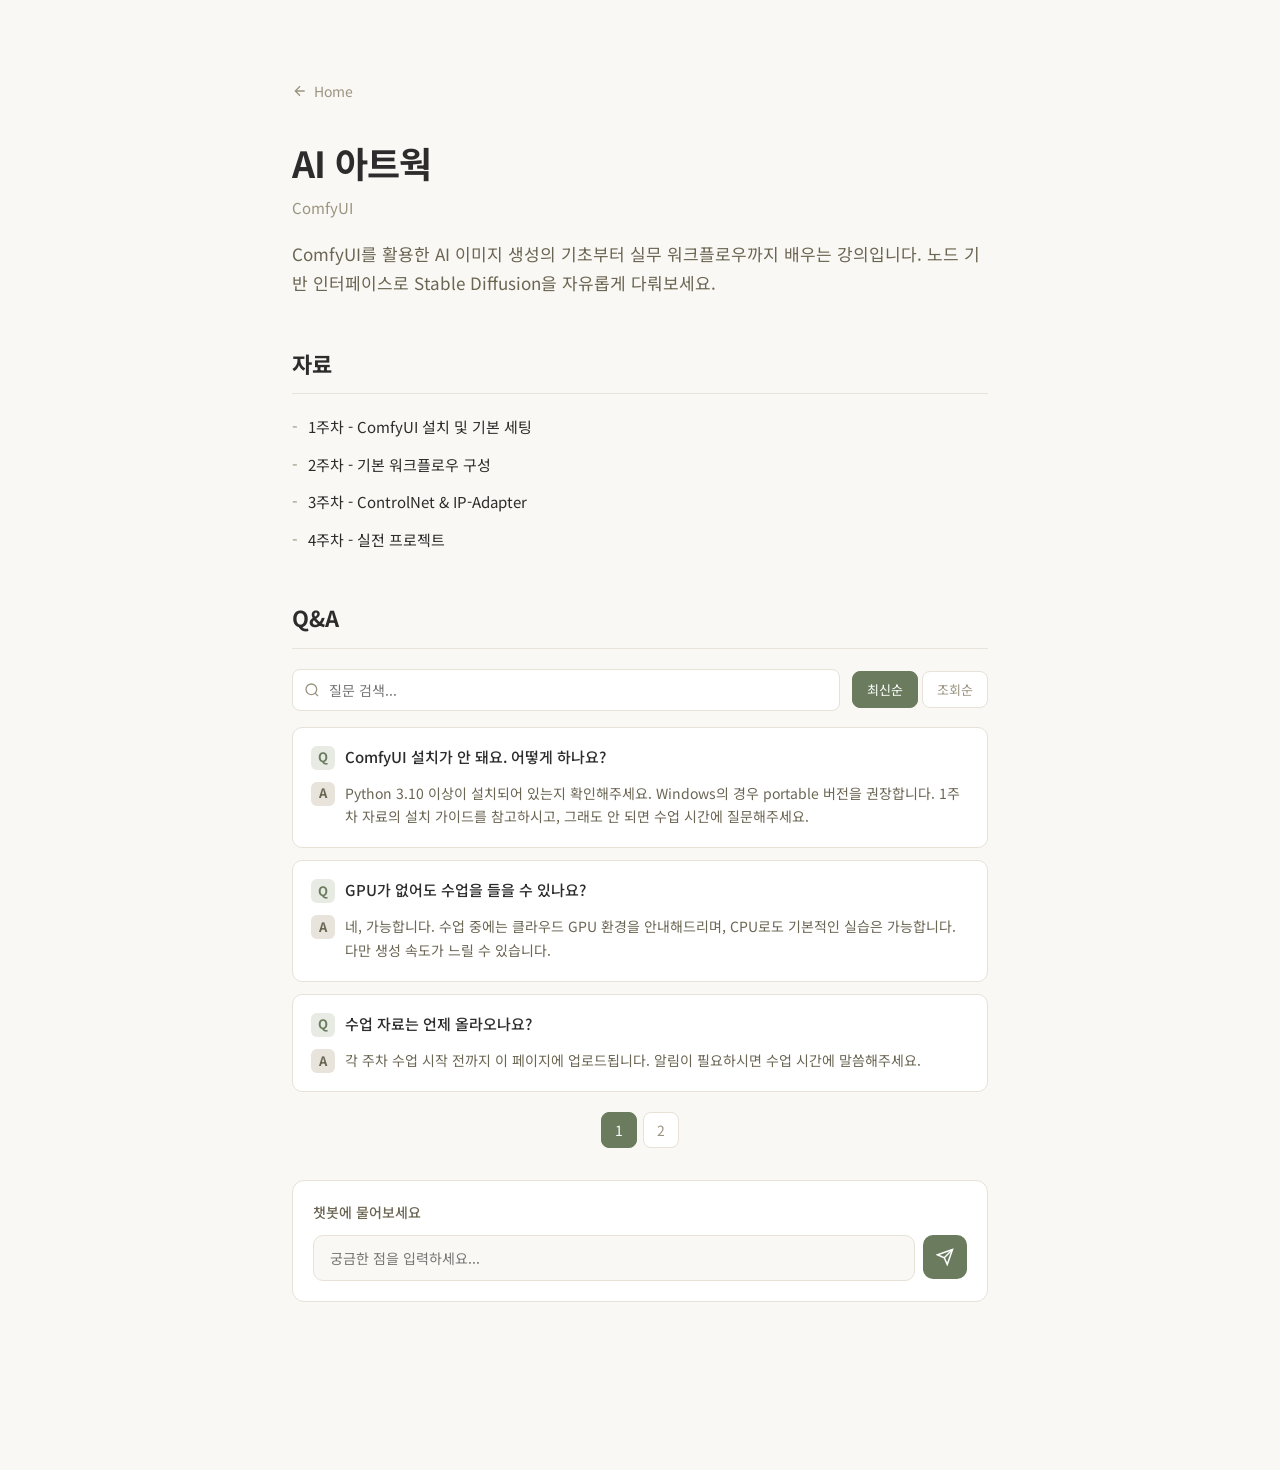
==== ai-artwork/index.html @ cb7e4469 "Revamp lecture detail page per CEO feedback - Move ai-artwork.html to ai-artwork/index.html for clea" ====
<!DOCTYPE html>
<html lang="ko">
<head>
    <meta charset="UTF-8">
    <meta name="viewport" content="width=device-width, initial-scale=1.0">
    <title>AI 아트웍 - 양희우 강사</title>
    <link rel="preconnect" href="https://fonts.googleapis.com">
    <link rel="preconnect" href="https://fonts.gstatic.com" crossorigin>
    <link href="https://fonts.googleapis.com/css2?family=Noto+Sans+KR:wght@400;500;700&display=swap" rel="stylesheet">
    <link rel="stylesheet" href="../style.css">
</head>
<body>

<div class="container">
    <!-- Back Link -->
    <a href="../" class="back-link">
        <svg width="16" height="16" viewBox="0 0 24 24" fill="none" stroke="currentColor" stroke-width="2"><path d="M19 12H5M12 19l-7-7 7-7"/></svg>
        Home
    </a>

    <!-- Header -->
    <header class="lecture-header">
        <h1>AI 아트웍</h1>
        <p class="lecture-sub">ComfyUI</p>
        <p class="lecture-desc">ComfyUI를 활용한 AI 이미지 생성의 기초부터 실무 워크플로우까지 배우는 강의입니다. 노드 기반 인터페이스로 Stable Diffusion을 자유롭게 다뤄보세요.</p>
    </header>

    <!-- Materials Section -->
    <section class="section">
        <h2 class="section-title">자료</h2>
        <ul class="material-text-list">
            <li><a href="#">1주차 - ComfyUI 설치 및 기본 세팅</a></li>
            <li><a href="#">2주차 - 기본 워크플로우 구성</a></li>
            <li><a href="#">3주차 - ControlNet & IP-Adapter</a></li>
            <li><a href="#">4주차 - 실전 프로젝트</a></li>
        </ul>
    </section>

    <!-- QnA Section -->
    <section class="section">
        <h2 class="section-title">Q&A</h2>

        <!-- Search & Sort -->
        <div class="qna-toolbar">
            <div class="qna-search">
                <svg class="qna-search-icon" width="16" height="16" viewBox="0 0 24 24" fill="none" stroke="currentColor" stroke-width="2"><circle cx="11" cy="11" r="8"/><path d="M21 21l-4.35-4.35"/></svg>
                <input type="text" class="qna-search-input" placeholder="질문 검색..." id="qnaSearch">
            </div>
            <div class="qna-sort">
                <button class="qna-sort-btn active" data-sort="latest">최신순</button>
                <button class="qna-sort-btn" data-sort="views">조회순</button>
            </div>
        </div>

        <!-- QnA List -->
        <div class="qna-list" id="qnaList">
            <div class="qna-item-open" data-views="42" data-date="2026-03-15">
                <div class="qna-q">
                    <span class="qna-badge">Q</span>
                    <span class="qna-question-text">ComfyUI 설치가 안 돼요. 어떻게 하나요?</span>
                </div>
                <div class="qna-a">
                    <span class="qna-badge qna-badge-a">A</span>
                    <span>Python 3.10 이상이 설치되어 있는지 확인해주세요. Windows의 경우 portable 버전을 권장합니다. 1주차 자료의 설치 가이드를 참고하시고, 그래도 안 되면 수업 시간에 질문해주세요.</span>
                </div>
            </div>

            <div class="qna-item-open" data-views="38" data-date="2026-03-14">
                <div class="qna-q">
                    <span class="qna-badge">Q</span>
                    <span class="qna-question-text">GPU가 없어도 수업을 들을 수 있나요?</span>
                </div>
                <div class="qna-a">
                    <span class="qna-badge qna-badge-a">A</span>
                    <span>네, 가능합니다. 수업 중에는 클라우드 GPU 환경을 안내해드리며, CPU로도 기본적인 실습은 가능합니다. 다만 생성 속도가 느릴 수 있습니다.</span>
                </div>
            </div>

            <div class="qna-item-open" data-views="25" data-date="2026-03-13">
                <div class="qna-q">
                    <span class="qna-badge">Q</span>
                    <span class="qna-question-text">수업 자료는 언제 올라오나요?</span>
                </div>
                <div class="qna-a">
                    <span class="qna-badge qna-badge-a">A</span>
                    <span>각 주차 수업 시작 전까지 이 페이지에 업로드됩니다. 알림이 필요하시면 수업 시간에 말씀해주세요.</span>
                </div>
            </div>

            <div class="qna-item-open" data-views="19" data-date="2026-03-12">
                <div class="qna-q">
                    <span class="qna-badge">Q</span>
                    <span class="qna-question-text">커스텀 노드는 어떻게 설치하나요?</span>
                </div>
                <div class="qna-a">
                    <span class="qna-badge qna-badge-a">A</span>
                    <span>ComfyUI Manager를 먼저 설치하시면 편리합니다. custom_nodes 폴더에 git clone으로 직접 설치하거나, Manager UI에서 검색하여 설치할 수 있습니다.</span>
                </div>
            </div>

            <div class="qna-item-open" data-views="15" data-date="2026-03-10">
                <div class="qna-q">
                    <span class="qna-badge">Q</span>
                    <span class="qna-question-text">모델 파일은 어디에 넣어야 하나요?</span>
                </div>
                <div class="qna-a">
                    <span class="qna-badge qna-badge-a">A</span>
                    <span>models/checkpoints 폴더에 체크포인트(.safetensors)를 넣으시면 됩니다. LoRA는 models/loras, VAE는 models/vae 폴더에 각각 넣어주세요.</span>
                </div>
            </div>

            <div class="qna-item-open" data-views="12" data-date="2026-03-08">
                <div class="qna-q">
                    <span class="qna-badge">Q</span>
                    <span class="qna-question-text">VRAM이 부족하다는 에러가 나요.</span>
                </div>
                <div class="qna-a">
                    <span class="qna-badge qna-badge-a">A</span>
                    <span>ComfyUI 실행 시 --lowvram 옵션을 추가해보세요. 이미지 해상도를 512x512로 낮추거나, fp16 모델을 사용하면 VRAM 사용량을 줄일 수 있습니다.</span>
                </div>
            </div>
        </div>

        <!-- Pagination -->
        <div class="qna-pagination" id="qnaPagination"></div>

        <!-- Chatbot -->
        <div class="chatbot-section">
            <p class="chatbot-label">챗봇에 물어보세요</p>
            <div class="chatbot-input-wrap">
                <input type="text" class="chatbot-input" placeholder="궁금한 점을 입력하세요..." id="chatbotInput">
                <button class="chatbot-send" id="chatbotSend">
                    <svg width="18" height="18" viewBox="0 0 24 24" fill="none" stroke="currentColor" stroke-width="2"><path d="M22 2L11 13"/><path d="M22 2l-7 20-4-9-9-4 20-7z"/></svg>
                </button>
            </div>
        </div>
    </section>
</div>

<script>
(function() {
    var PER_PAGE = 3;
    var currentPage = 1;
    var currentSort = 'latest';
    var list = document.getElementById('qnaList');
    var pagination = document.getElementById('qnaPagination');
    var searchInput = document.getElementById('qnaSearch');

    function getItems() {
        return Array.from(list.querySelectorAll('.qna-item-open'));
    }

    function filterAndSort() {
        var query = searchInput.value.toLowerCase();
        var items = getItems();

        items.forEach(function(item) {
            var text = item.textContent.toLowerCase();
            item.dataset.hidden = text.indexOf(query) === -1 ? '1' : '0';
        });

        var visible = items.filter(function(item) { return item.dataset.hidden !== '1'; });

        if (currentSort === 'views') {
            visible.sort(function(a, b) { return parseInt(b.dataset.views) - parseInt(a.dataset.views); });
        } else {
            visible.sort(function(a, b) { return b.dataset.date.localeCompare(a.dataset.date); });
        }

        visible.forEach(function(item) { list.appendChild(item); });

        currentPage = 1;
        render(visible);
    }

    function render(visible) {
        if (!visible) {
            visible = getItems().filter(function(item) { return item.dataset.hidden !== '1'; });
        }
        var totalPages = Math.ceil(visible.length / PER_PAGE);
        var start = (currentPage - 1) * PER_PAGE;
        var end = start + PER_PAGE;

        visible.forEach(function(item, i) {
            item.style.display = (i >= start && i < end) ? '' : 'none';
        });

        getItems().filter(function(item) { return item.dataset.hidden === '1'; }).forEach(function(item) {
            item.style.display = 'none';
        });

        var html = '';
        for (var p = 1; p <= totalPages; p++) {
            html += '<button class="page-btn' + (p === currentPage ? ' active' : '') + '" data-page="' + p + '">' + p + '</button>';
        }
        pagination.innerHTML = html;
    }

    searchInput.addEventListener('input', filterAndSort);

    document.querySelectorAll('.qna-sort-btn').forEach(function(btn) {
        btn.addEventListener('click', function() {
            document.querySelectorAll('.qna-sort-btn').forEach(function(b) { b.classList.remove('active'); });
            btn.classList.add('active');
            currentSort = btn.dataset.sort;
            filterAndSort();
        });
    });

    pagination.addEventListener('click', function(e) {
        if (e.target.classList.contains('page-btn')) {
            currentPage = parseInt(e.target.dataset.page);
            render();
        }
    });

    filterAndSort();
})();
</script>

</body>
</html>
---- style.css ----
/* Reset */
*, *::before, *::after { box-sizing: border-box; margin: 0; padding: 0; }

:root {
    --bg: #faf8f4;
    --card-bg: #fff;
    --card-border: #e6e2d8;
    --card-shadow: 0 2px 8px rgba(100, 90, 60, 0.08), 0 1px 3px rgba(100, 90, 60, 0.06);
    --card-shadow-hover: 0 6px 20px rgba(100, 90, 60, 0.12), 0 2px 6px rgba(100, 90, 60, 0.08);
    --text-primary: #2c2c2c;
    --text-secondary: #6b6553;
    --text-muted: #9b9480;
    --accent: #6b7c5e;
    --accent-light: #e8ebe4;
    --divider: #e8e4db;
}

body {
    font-family: 'Noto Sans KR', -apple-system, BlinkMacSystemFont, 'Segoe UI', sans-serif;
    background: var(--bg);
    color: var(--text-primary);
    line-height: 1.6;
    -webkit-font-smoothing: antialiased;
}

.container {
    max-width: 760px;
    margin: 0 auto;
    padding: 80px 32px 120px;
}

/* Header */
.header {
    margin-bottom: 56px;
}

.header h1 {
    font-size: 40px;
    font-weight: 700;
    letter-spacing: -0.02em;
    color: var(--text-primary);
    margin-bottom: 8px;
}

.header-subtitle {
    font-size: 14px;
    font-weight: 400;
    color: var(--text-muted);
    margin-bottom: 28px;
}

.header-desc {
    font-size: 19px;
    font-weight: 500;
    color: var(--text-secondary);
    line-height: 1.6;
}

/* Card Grid */
.card-grid {
    display: grid;
    grid-template-columns: repeat(3, 1fr);
    gap: 16px;
}

.card {
    display: flex;
    flex-direction: column;
    align-items: center;
    justify-content: center;
    background: var(--card-bg);
    border: 1px solid var(--card-border);
    border-radius: 14px;
    padding: 20px;
    text-decoration: none;
    color: var(--text-primary);
    box-shadow: var(--card-shadow);
    transition: box-shadow 0.2s, transform 0.2s;
    aspect-ratio: 1 / 1;
    text-align: center;
}

.card:hover {
    box-shadow: var(--card-shadow-hover);
    transform: translateY(-2px);
}

.card-content h3 {
    font-size: 24px;
    font-weight: 600;
    letter-spacing: -0.01em;
    margin-bottom: 6px;
}

.card-sub {
    font-size: 14px;
    color: var(--text-muted);
    font-weight: 400;
}


/* Back Link */
.back-link {
    display: inline-flex;
    align-items: center;
    gap: 6px;
    font-size: 14px;
    color: var(--text-muted);
    text-decoration: none;
    margin-bottom: 32px;
    transition: color 0.2s;
}

.back-link:hover {
    color: var(--accent);
}

/* Lecture Header */
.lecture-header {
    margin-bottom: 48px;
}

.lecture-header h1 {
    font-size: 36px;
    font-weight: 700;
    letter-spacing: -0.02em;
    margin-bottom: 4px;
}

.lecture-sub {
    font-size: 15px;
    color: var(--text-muted);
    margin-bottom: 20px;
}

.lecture-desc {
    font-size: 17px;
    color: var(--text-secondary);
    line-height: 1.7;
}

/* Section */
.section {
    margin-bottom: 48px;
}

.section-title {
    font-size: 22px;
    font-weight: 700;
    margin-bottom: 20px;
    padding-bottom: 12px;
    border-bottom: 1px solid var(--divider);
}

/* Material Text List */
.material-text-list {
    list-style: none;
    display: flex;
    flex-direction: column;
    gap: 12px;
}

.material-text-list li a {
    font-size: 15px;
    color: var(--text-primary);
    text-decoration: none;
    border-bottom: 1px solid transparent;
    transition: color 0.2s, border-color 0.2s;
}

.material-text-list li a:hover {
    color: var(--accent);
    border-bottom-color: var(--accent);
}

.material-text-list li::before {
    content: "-";
    margin-right: 10px;
    color: var(--text-muted);
}

/* QnA Toolbar */
.qna-toolbar {
    display: flex;
    gap: 12px;
    margin-bottom: 16px;
    align-items: center;
}

.qna-search {
    flex: 1;
    position: relative;
}

.qna-search-icon {
    position: absolute;
    left: 12px;
    top: 50%;
    transform: translateY(-50%);
    color: var(--text-muted);
}

.qna-search-input {
    width: 100%;
    padding: 10px 12px 10px 36px;
    border: 1px solid var(--card-border);
    border-radius: 8px;
    font-size: 14px;
    font-family: inherit;
    background: var(--card-bg);
    color: var(--text-primary);
    outline: none;
    transition: border-color 0.2s;
}

.qna-search-input:focus {
    border-color: var(--accent);
}

.qna-sort {
    display: flex;
    gap: 4px;
}

.qna-sort-btn {
    padding: 8px 14px;
    border: 1px solid var(--card-border);
    border-radius: 8px;
    background: var(--card-bg);
    font-size: 13px;
    font-family: inherit;
    color: var(--text-muted);
    cursor: pointer;
    transition: all 0.2s;
}

.qna-sort-btn.active {
    background: var(--accent);
    color: #fff;
    border-color: var(--accent);
}

/* QnA List (open style) */
.qna-list {
    display: flex;
    flex-direction: column;
    gap: 12px;
}

.qna-item-open {
    background: var(--card-bg);
    border: 1px solid var(--card-border);
    border-radius: 10px;
    padding: 18px;
}

.qna-q {
    display: flex;
    align-items: flex-start;
    gap: 10px;
    margin-bottom: 12px;
}

.qna-badge {
    display: inline-flex;
    align-items: center;
    justify-content: center;
    width: 24px;
    height: 24px;
    background: var(--accent-light);
    color: var(--accent);
    border-radius: 6px;
    font-size: 13px;
    font-weight: 700;
    flex-shrink: 0;
}

.qna-badge-a {
    background: #e8e4db;
    color: var(--text-secondary);
}

.qna-question-text {
    font-size: 15px;
    font-weight: 500;
    line-height: 1.5;
}

.qna-a {
    display: flex;
    align-items: flex-start;
    gap: 10px;
    font-size: 14px;
    color: var(--text-secondary);
    line-height: 1.7;
}

/* Pagination */
.qna-pagination {
    display: flex;
    justify-content: center;
    gap: 6px;
    margin-top: 20px;
}

.page-btn {
    width: 36px;
    height: 36px;
    border: 1px solid var(--card-border);
    border-radius: 8px;
    background: var(--card-bg);
    font-size: 14px;
    font-family: inherit;
    color: var(--text-muted);
    cursor: pointer;
    transition: all 0.2s;
}

.page-btn.active {
    background: var(--accent);
    color: #fff;
    border-color: var(--accent);
}

.page-btn:hover:not(.active) {
    border-color: var(--accent);
    color: var(--accent);
}

/* Chatbot */
.chatbot-section {
    margin-top: 32px;
    padding: 20px;
    background: var(--card-bg);
    border: 1px solid var(--card-border);
    border-radius: 12px;
}

.chatbot-label {
    font-size: 14px;
    font-weight: 500;
    color: var(--text-secondary);
    margin-bottom: 12px;
}

.chatbot-input-wrap {
    display: flex;
    gap: 8px;
}

.chatbot-input {
    flex: 1;
    padding: 12px 16px;
    border: 1px solid var(--card-border);
    border-radius: 10px;
    font-size: 14px;
    font-family: inherit;
    background: var(--bg);
    color: var(--text-primary);
    outline: none;
    transition: border-color 0.2s;
}

.chatbot-input:focus {
    border-color: var(--accent);
}

.chatbot-send {
    width: 44px;
    height: 44px;
    display: flex;
    align-items: center;
    justify-content: center;
    border: none;
    border-radius: 10px;
    background: var(--accent);
    color: #fff;
    cursor: pointer;
    transition: opacity 0.2s;
}

.chatbot-send:hover {
    opacity: 0.85;
}

/* Responsive */
@media (max-width: 600px) {
    .container {
        padding: 48px 20px 80px;
    }
    .header h1 {
        font-size: 32px;
    }
    .header-desc {
        font-size: 17px;
    }
    .card-grid {
        grid-template-columns: repeat(2, 1fr);
    }
    .card {
        padding: 24px 20px;
    }
    .card-content h3 {
        font-size: 20px;
    }
    .lecture-header h1 {
        font-size: 28px;
    }
}
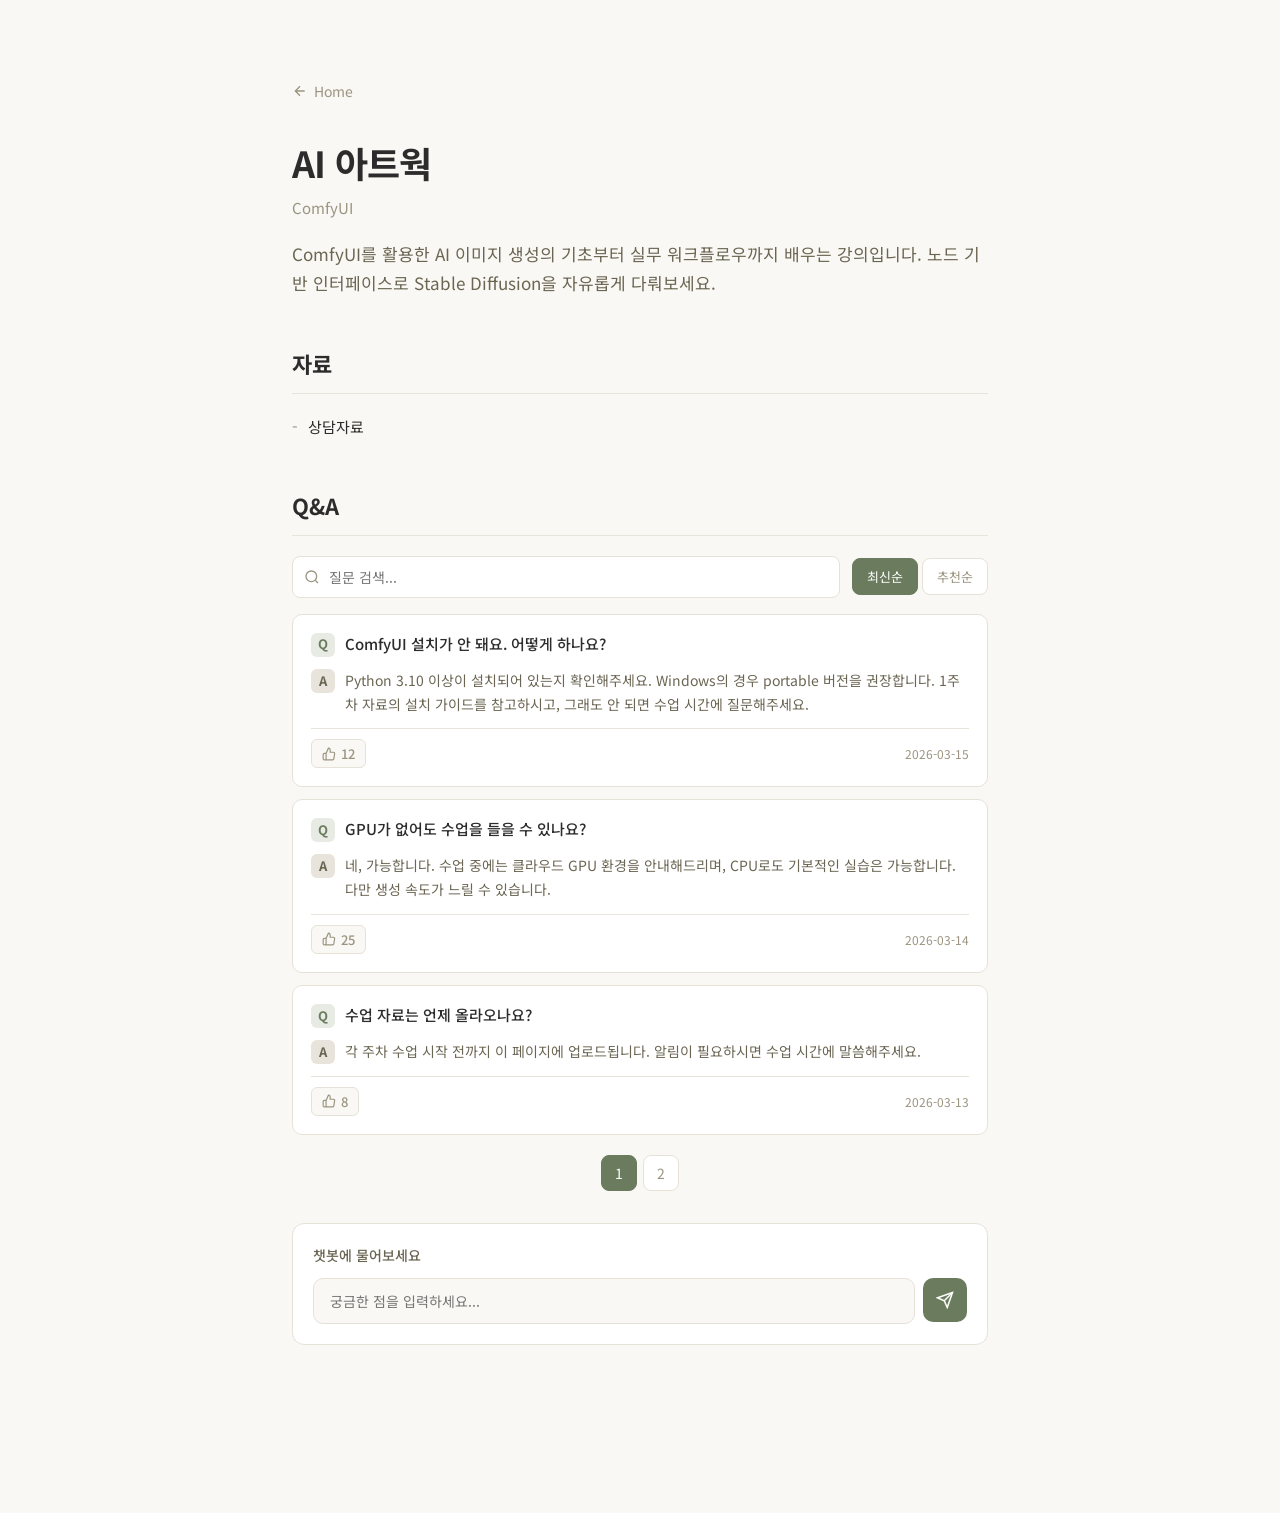
==== commit 4f6f002c: "QnA: JSON DB fetch, like/recommend system, simplified materials - Materials: single "상담자료" link - Qn" ====
--- a/ai-artwork/index.html
+++ b/ai-artwork/index.html
@@ -29,10 +29,7 @@
     <section class="section">
         <h2 class="section-title">자료</h2>
         <ul class="material-text-list">
-            <li><a href="#">1주차 - ComfyUI 설치 및 기본 세팅</a></li>
-            <li><a href="#">2주차 - 기본 워크플로우 구성</a></li>
-            <li><a href="#">3주차 - ControlNet & IP-Adapter</a></li>
-            <li><a href="#">4주차 - 실전 프로젝트</a></li>
+            <li><a href="#">상담자료</a></li>
         </ul>
     </section>
 
@@ -48,78 +45,12 @@
             </div>
             <div class="qna-sort">
                 <button class="qna-sort-btn active" data-sort="latest">최신순</button>
-                <button class="qna-sort-btn" data-sort="views">조회순</button>
+                <button class="qna-sort-btn" data-sort="likes">추천순</button>
             </div>
         </div>
 
-        <!-- QnA List -->
-        <div class="qna-list" id="qnaList">
-            <div class="qna-item-open" data-views="42" data-date="2026-03-15">
-                <div class="qna-q">
-                    <span class="qna-badge">Q</span>
-                    <span class="qna-question-text">ComfyUI 설치가 안 돼요. 어떻게 하나요?</span>
-                </div>
-                <div class="qna-a">
-                    <span class="qna-badge qna-badge-a">A</span>
-                    <span>Python 3.10 이상이 설치되어 있는지 확인해주세요. Windows의 경우 portable 버전을 권장합니다. 1주차 자료의 설치 가이드를 참고하시고, 그래도 안 되면 수업 시간에 질문해주세요.</span>
-                </div>
-            </div>
-
-            <div class="qna-item-open" data-views="38" data-date="2026-03-14">
-                <div class="qna-q">
-                    <span class="qna-badge">Q</span>
-                    <span class="qna-question-text">GPU가 없어도 수업을 들을 수 있나요?</span>
-                </div>
-                <div class="qna-a">
-                    <span class="qna-badge qna-badge-a">A</span>
-                    <span>네, 가능합니다. 수업 중에는 클라우드 GPU 환경을 안내해드리며, CPU로도 기본적인 실습은 가능합니다. 다만 생성 속도가 느릴 수 있습니다.</span>
-                </div>
-            </div>
-
-            <div class="qna-item-open" data-views="25" data-date="2026-03-13">
-                <div class="qna-q">
-                    <span class="qna-badge">Q</span>
-                    <span class="qna-question-text">수업 자료는 언제 올라오나요?</span>
-                </div>
-                <div class="qna-a">
-                    <span class="qna-badge qna-badge-a">A</span>
-                    <span>각 주차 수업 시작 전까지 이 페이지에 업로드됩니다. 알림이 필요하시면 수업 시간에 말씀해주세요.</span>
-                </div>
-            </div>
-
-            <div class="qna-item-open" data-views="19" data-date="2026-03-12">
-                <div class="qna-q">
-                    <span class="qna-badge">Q</span>
-                    <span class="qna-question-text">커스텀 노드는 어떻게 설치하나요?</span>
-                </div>
-                <div class="qna-a">
-                    <span class="qna-badge qna-badge-a">A</span>
-                    <span>ComfyUI Manager를 먼저 설치하시면 편리합니다. custom_nodes 폴더에 git clone으로 직접 설치하거나, Manager UI에서 검색하여 설치할 수 있습니다.</span>
-                </div>
-            </div>
-
-            <div class="qna-item-open" data-views="15" data-date="2026-03-10">
-                <div class="qna-q">
-                    <span class="qna-badge">Q</span>
-                    <span class="qna-question-text">모델 파일은 어디에 넣어야 하나요?</span>
-                </div>
-                <div class="qna-a">
-                    <span class="qna-badge qna-badge-a">A</span>
-                    <span>models/checkpoints 폴더에 체크포인트(.safetensors)를 넣으시면 됩니다. LoRA는 models/loras, VAE는 models/vae 폴더에 각각 넣어주세요.</span>
-                </div>
-            </div>
-
-            <div class="qna-item-open" data-views="12" data-date="2026-03-08">
-                <div class="qna-q">
-                    <span class="qna-badge">Q</span>
-                    <span class="qna-question-text">VRAM이 부족하다는 에러가 나요.</span>
-                </div>
-                <div class="qna-a">
-                    <span class="qna-badge qna-badge-a">A</span>
-                    <span>ComfyUI 실행 시 --lowvram 옵션을 추가해보세요. 이미지 해상도를 512x512로 낮추거나, fp16 모델을 사용하면 VRAM 사용량을 줄일 수 있습니다.</span>
-                </div>
-            </div>
-        </div>
+        <!-- QnA List (loaded from JSON) -->
+        <div class="qna-list" id="qnaList"></div>
 
         <!-- Pagination -->
         <div class="qna-pagination" id="qnaPagination"></div>
@@ -142,52 +73,67 @@
     var PER_PAGE = 3;
     var currentPage = 1;
     var currentSort = 'latest';
+    var allData = [];
+    var filtered = [];
+
     var list = document.getElementById('qnaList');
     var pagination = document.getElementById('qnaPagination');
     var searchInput = document.getElementById('qnaSearch');
 
-    function getItems() {
-        return Array.from(list.querySelectorAll('.qna-item-open'));
+    // Fetch QnA data from JSON
+    fetch('../data/qna-ai-artwork.json')
+        .then(function(res) { return res.json(); })
+        .then(function(data) {
+            allData = data;
+            filterAndSort();
+        })
+        .catch(function(err) {
+            list.innerHTML = '<p style="color: var(--text-muted); font-size: 14px;">Q&A 데이터를 불러올 수 없습니다.</p>';
+        });
+
+    function renderItem(item) {
+        return '<div class="qna-item-open" data-id="' + item.id + '">' +
+            '<div class="qna-q">' +
+                '<span class="qna-badge">Q</span>' +
+                '<span class="qna-question-text">' + item.question + '</span>' +
+            '</div>' +
+            '<div class="qna-a">' +
+                '<span class="qna-badge qna-badge-a">A</span>' +
+                '<span>' + item.answer + '</span>' +
+            '</div>' +
+            '<div class="qna-footer">' +
+                '<button class="qna-like-btn" data-id="' + item.id + '">' +
+                    '<svg width="14" height="14" viewBox="0 0 24 24" fill="none" stroke="currentColor" stroke-width="2"><path d="M14 9V5a3 3 0 0 0-3-3l-4 9v11h11.28a2 2 0 0 0 2-1.7l1.38-9a2 2 0 0 0-2-2.3H14zM7 22H4a2 2 0 0 1-2-2v-7a2 2 0 0 1 2-2h3"/></svg>' +
+                    '<span class="like-count">' + item.likes + '</span>' +
+                '</button>' +
+                '<span class="qna-date">' + item.date + '</span>' +
+            '</div>' +
+        '</div>';
     }
 
     function filterAndSort() {
         var query = searchInput.value.toLowerCase();
-        var items = getItems();
-
-        items.forEach(function(item) {
-            var text = item.textContent.toLowerCase();
-            item.dataset.hidden = text.indexOf(query) === -1 ? '1' : '0';
+        filtered = allData.filter(function(item) {
+            return item.question.toLowerCase().indexOf(query) !== -1 ||
+                   item.answer.toLowerCase().indexOf(query) !== -1;
         });
 
-        var visible = items.filter(function(item) { return item.dataset.hidden !== '1'; });
-
-        if (currentSort === 'views') {
-            visible.sort(function(a, b) { return parseInt(b.dataset.views) - parseInt(a.dataset.views); });
+        if (currentSort === 'likes') {
+            filtered.sort(function(a, b) { return b.likes - a.likes; });
         } else {
-            visible.sort(function(a, b) { return b.dataset.date.localeCompare(a.dataset.date); });
+            filtered.sort(function(a, b) { return b.date.localeCompare(a.date); });
         }
 
-        visible.forEach(function(item) { list.appendChild(item); });
-
         currentPage = 1;
-        render(visible);
+        render();
     }
 
-    function render(visible) {
-        if (!visible) {
-            visible = getItems().filter(function(item) { return item.dataset.hidden !== '1'; });
-        }
-        var totalPages = Math.ceil(visible.length / PER_PAGE);
+    function render() {
+        var totalPages = Math.ceil(filtered.length / PER_PAGE);
         var start = (currentPage - 1) * PER_PAGE;
-        var end = start + PER_PAGE;
+        var pageItems = filtered.slice(start, start + PER_PAGE);
 
-        visible.forEach(function(item, i) {
-            item.style.display = (i >= start && i < end) ? '' : 'none';
-        });
-
-        getItems().filter(function(item) { return item.dataset.hidden === '1'; }).forEach(function(item) {
-            item.style.display = 'none';
-        });
+        list.innerHTML = pageItems.map(renderItem).join('');
 
         var html = '';
         for (var p = 1; p <= totalPages; p++) {
@@ -214,7 +160,19 @@
         }
     });
 
-    filterAndSort();
+    // Like button handler
+    list.addEventListener('click', function(e) {
+        var btn = e.target.closest('.qna-like-btn');
+        if (!btn) return;
+        var id = parseInt(btn.dataset.id);
+        var item = allData.find(function(d) { return d.id === id; });
+        if (item) {
+            item.likes++;
+            var countEl = btn.querySelector('.like-count');
+            countEl.textContent = item.likes;
+            btn.classList.add('liked');
+        }
+    });
 })();
 </script>
 
--- a/style.css
+++ b/style.css
@@ -295,6 +295,47 @@
     line-height: 1.7;
 }
 
+/* QnA Footer */
+.qna-footer {
+    display: flex;
+    align-items: center;
+    justify-content: space-between;
+    margin-top: 12px;
+    padding-top: 10px;
+    border-top: 1px solid var(--divider);
+}
+
+.qna-like-btn {
+    display: inline-flex;
+    align-items: center;
+    gap: 5px;
+    padding: 4px 10px;
+    border: 1px solid var(--card-border);
+    border-radius: 6px;
+    background: var(--bg);
+    font-size: 13px;
+    font-family: inherit;
+    color: var(--text-muted);
+    cursor: pointer;
+    transition: all 0.2s;
+}
+
+.qna-like-btn:hover,
+.qna-like-btn.liked {
+    color: var(--accent);
+    border-color: var(--accent);
+    background: var(--accent-light);
+}
+
+.like-count {
+    font-weight: 500;
+}
+
+.qna-date {
+    font-size: 12px;
+    color: var(--text-muted);
+}
+
 /* Pagination */
 .qna-pagination {
     display: flex;
